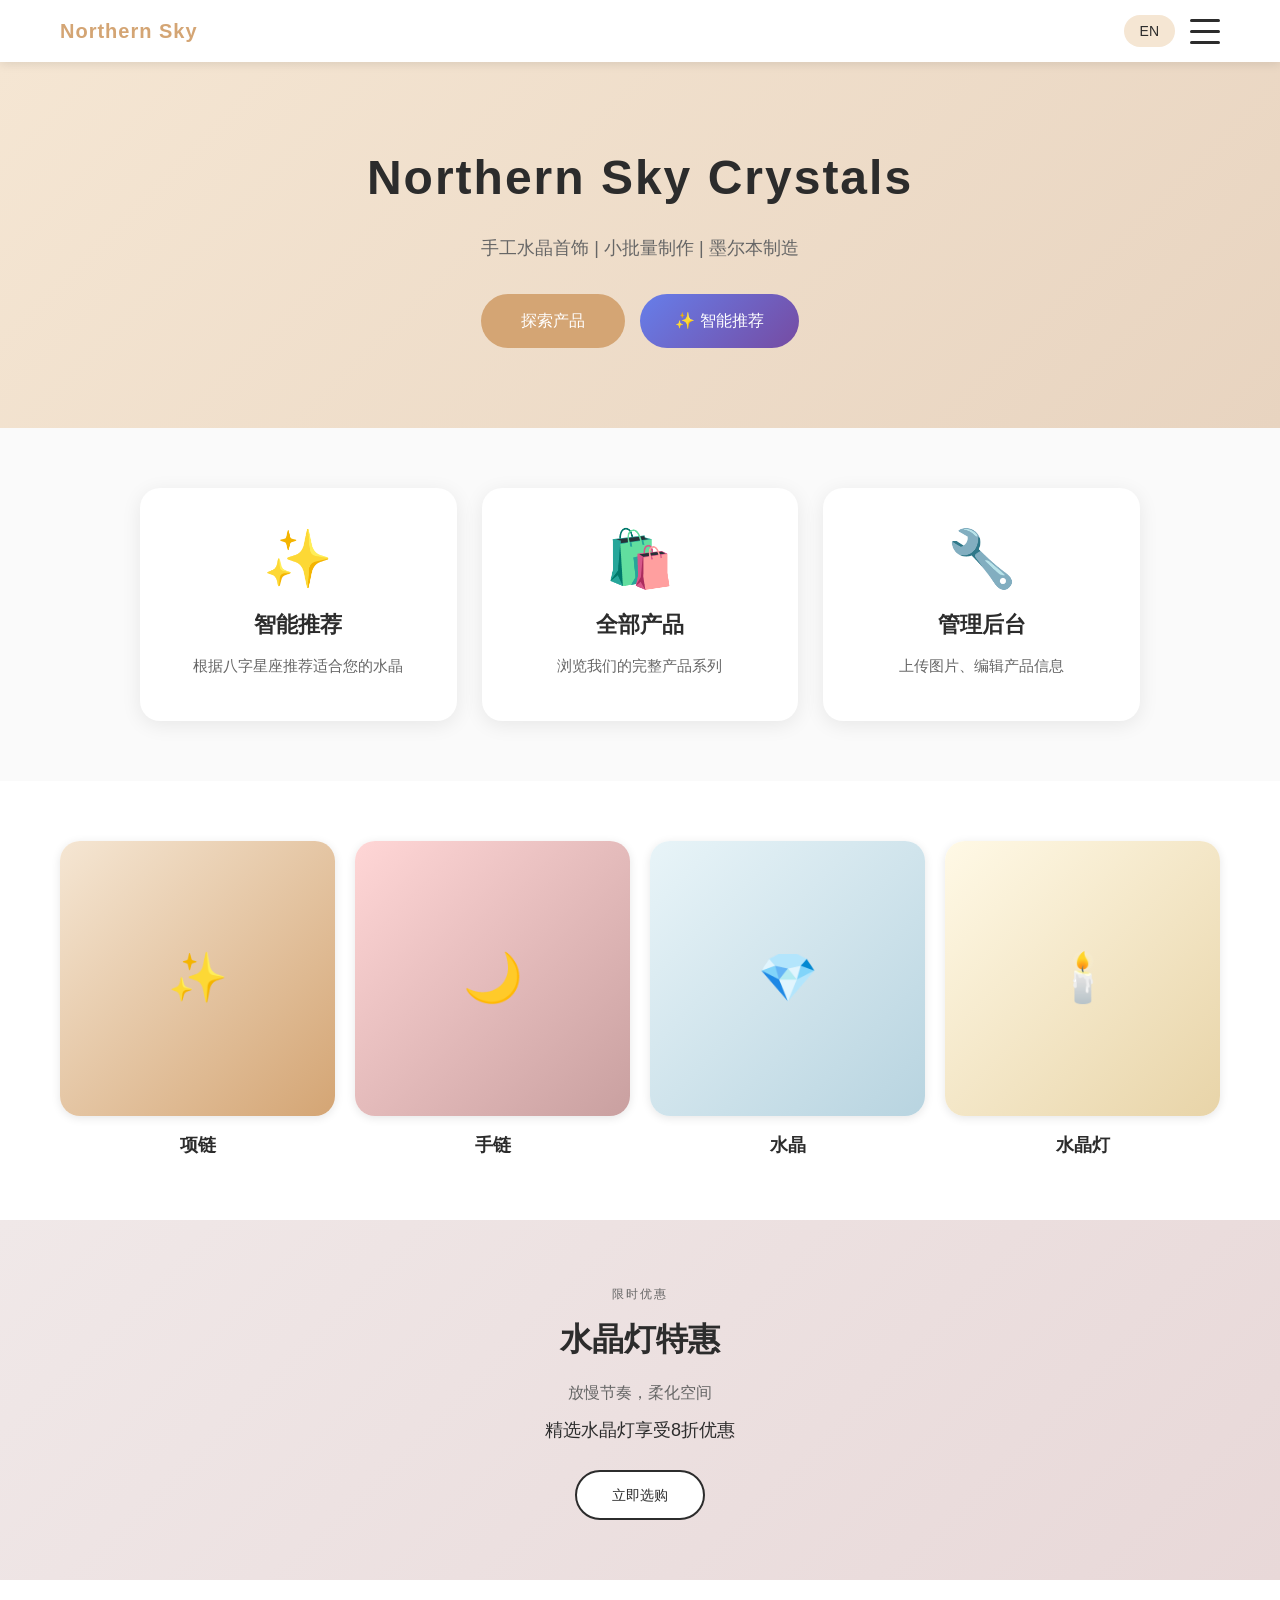
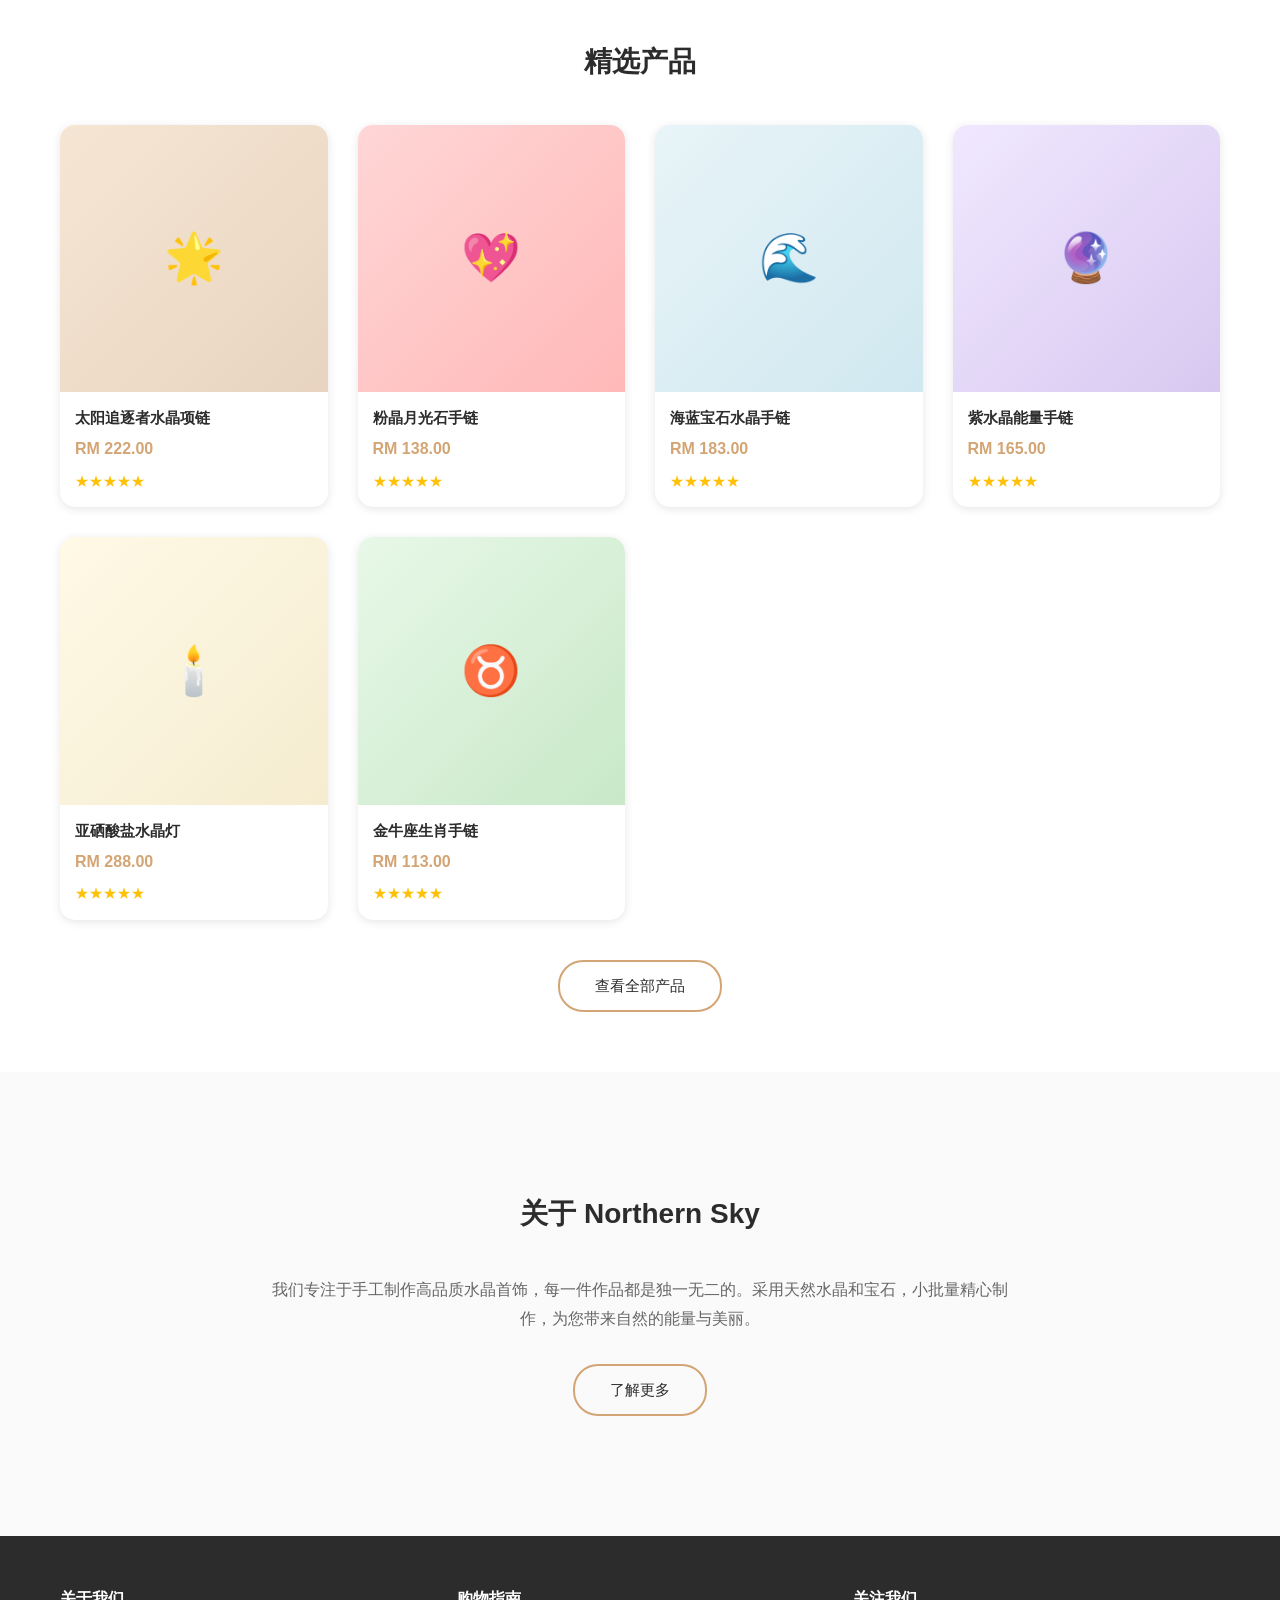
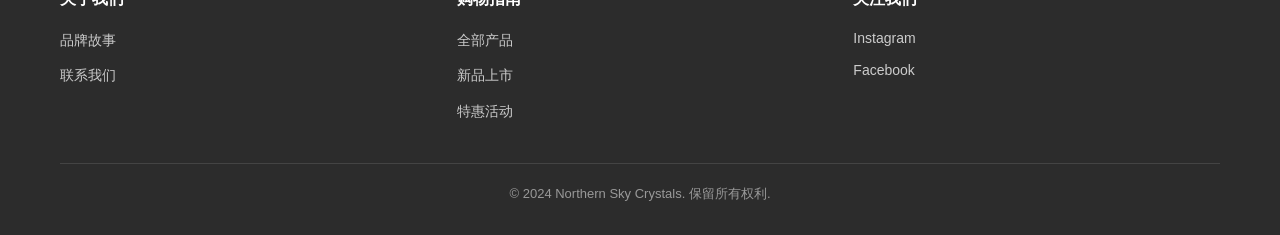
==== index.html @ 5f90806d "Deploy website to GitHub Pages" ====
<!DOCTYPE html>
<html lang="zh-CN">
<head>
    <meta charset="UTF-8">
    <meta name="viewport" content="width=device-width, initial-scale=1.0">
    <meta name="description" content="Northern Sky Crystals - 手工水晶首饰 | Handmade Crystal Jewelry">
    <title>Northern Sky Crystals | 水晶首饰</title>
    <link rel="stylesheet" href="css/style.css">
</head>
<body>
    <!-- 导航栏 -->
    <nav class="navbar">
        <div class="nav-container">
            <div class="logo">
                <span class="logo-text">Northern Sky</span>
            </div>
            <div class="nav-right">
                <button class="lang-switch" id="langSwitch">EN</button>
                <button class="menu-toggle" id="menuToggle">
                    <span></span>
                    <span></span>
                    <span></span>
                </button>
            </div>
        </div>
    </nav>

    <!-- 侧边菜单 -->
    <div class="side-menu" id="sideMenu">
        <div class="menu-header">
            <button class="menu-close" id="menuClose">&times;</button>
        </div>
        <ul class="menu-list">
            <li><a href="index.html" data-zh="首页" data-en="Home">首页</a></li>
            <li><a href="products.html" data-zh="全部产品" data-en="Shop All">全部产品</a></li>
            <li><a href="recommendation.html" data-zh="✨ 智能推荐" data-en="✨ Smart Recommendation" style="color: #667eea; font-weight: 600;">✨ 智能推荐</a></li>
            <li><a href="#necklaces" data-zh="项链" data-en="Necklaces">项链</a></li>
            <li><a href="#bracelets" data-zh="手链" data-en="Bracelets">手链</a></li>
            <li><a href="#crystals" data-zh="水晶摆件" data-en="Crystals">水晶摆件</a></li>
            <li><a href="#lamps" data-zh="水晶灯" data-en="Lamps">水晶灯</a></li>
            <li><a href="about.html" data-zh="关于我们" data-en="About Us">关于我们</a></li>
            <li style="border-top: 2px solid #eee; margin-top: 10px; padding-top: 10px;">
                <a href="admin.html" data-zh="🔧 管理后台" data-en="🔧 Admin Panel" style="color: #667eea; font-weight: 600;">🔧 管理后台</a>
            </li>
        </ul>
    </div>

    <!-- 主横幅 -->
    <section class="hero">
        <div class="hero-content">
            <h1 class="hero-title" data-zh="Northern Sky Crystals" data-en="Northern Sky Crystals">Northern Sky Crystals</h1>
            <p class="hero-subtitle" data-zh="手工水晶首饰 | 小批量制作 | 墨尔本制造" data-en="Handmade Jewellery | Small Batch | Melbourne Made">手工水晶首饰 | 小批量制作 | 墨尔本制造</p>
            <div class="hero-buttons">
                <a href="products.html" class="btn-primary" data-zh="探索产品" data-en="Shop Now">探索产品</a>
                <a href="recommendation.html" class="btn-recommendation" data-zh="✨ 智能推荐" data-en="✨ Smart Recommendation">✨ 智能推荐</a>
            </div>
        </div>
    </section>

    <!-- 快捷入口卡片 -->
    <section class="quick-access">
        <div class="container">
            <div class="quick-access-grid">
                <a href="recommendation.html" class="quick-card recommendation-card">
                    <div class="quick-icon">✨</div>
                    <h3 data-zh="智能推荐" data-en="Smart Recommendation">智能推荐</h3>
                    <p data-zh="根据八字星座推荐适合您的水晶" data-en="Find your perfect crystal match">根据八字星座推荐适合您的水晶</p>
                </a>
                <a href="products.html" class="quick-card products-card">
                    <div class="quick-icon">🛍️</div>
                    <h3 data-zh="全部产品" data-en="All Products">全部产品</h3>
                    <p data-zh="浏览我们的完整产品系列" data-en="Browse our complete collection">浏览我们的完整产品系列</p>
                </a>
                <a href="admin.html" class="quick-card admin-card">
                    <div class="quick-icon">🔧</div>
                    <h3 data-zh="管理后台" data-en="Admin Panel">管理后台</h3>
                    <p data-zh="上传图片、编辑产品信息" data-en="Upload images & edit products">上传图片、编辑产品信息</p>
                </a>
            </div>
        </div>
    </section>

    <!-- 特色分类 -->
    <section class="categories">
        <div class="container">
            <div class="category-grid">
                <a href="products.html?category=necklaces" class="category-card">
                    <div class="category-image" style="background: linear-gradient(135deg, #f5e6d3 0%, #d4a574 100%);">
                        <span class="category-icon">✨</span>
                    </div>
                    <h3 class="category-name" data-zh="项链" data-en="Necklaces">项链</h3>
                </a>
                <a href="products.html?category=bracelets" class="category-card">
                    <div class="category-image" style="background: linear-gradient(135deg, #ffd6d6 0%, #c9a0a0 100%);">
                        <span class="category-icon">🌙</span>
                    </div>
                    <h3 class="category-name" data-zh="手链" data-en="Bracelets">手链</h3>
                </a>
                <a href="products.html?category=crystals" class="category-card">
                    <div class="category-image" style="background: linear-gradient(135deg, #e8f4f8 0%, #b8d4e0 100%);">
                        <span class="category-icon">💎</span>
                    </div>
                    <h3 class="category-name" data-zh="水晶" data-en="Crystals">水晶</h3>
                </a>
                <a href="products.html?category=lamps" class="category-card">
                    <div class="category-image" style="background: linear-gradient(135deg, #fff9e6 0%, #e8d4a8 100%);">
                        <span class="category-icon">🕯️</span>
                    </div>
                    <h3 class="category-name" data-zh="水晶灯" data-en="Lamps">水晶灯</h3>
                </a>
            </div>
        </div>
    </section>

    <!-- 促销横幅 -->
    <section class="promo-banner">
        <div class="promo-content">
            <span class="promo-label" data-zh="限时优惠" data-en="LAMP FAVOURITES">限时优惠</span>
            <h2 class="promo-title" data-zh="水晶灯特惠" data-en="On Sale Now">水晶灯特惠</h2>
            <p class="promo-text" data-zh="放慢节奏，柔化空间" data-en="Slow down and soften your space.">放慢节奏，柔化空间</p>
            <p class="promo-discount" data-zh="精选水晶灯享受8折优惠" data-en="Enjoy 20% off Crystal Lamp Favourites">精选水晶灯享受8折优惠</p>
            <a href="products.html?sale=true" class="btn-secondary" data-zh="立即选购" data-en="SHOP SALE">立即选购</a>
        </div>
    </section>

    <!-- 精选产品 -->
    <section class="featured-products">
        <div class="container">
            <h2 class="section-title" data-zh="精选产品" data-en="Featured Products">精选产品</h2>
            <div class="product-grid">
                <!-- 产品卡片 1 -->
                <a href="product-detail.html?id=1" class="product-card">
                    <div class="product-image" style="background: linear-gradient(135deg, #f5e6d3 0%, #e8d4c0 100%);">
                        <span class="product-placeholder">🌟</span>
                    </div>
                    <div class="product-info">
                        <h3 class="product-name" data-zh="太阳追逐者水晶项链" data-en="Sun Chaser Crystal Necklace">太阳追逐者水晶项链</h3>
                        <p class="product-price">RM 222.00</p>
                        <div class="product-rating">★★★★★</div>
                    </div>
                </a>

                <!-- 产品卡片 2 -->
                <a href="product-detail.html?id=2" class="product-card">
                    <div class="product-image" style="background: linear-gradient(135deg, #ffd6d6 0%, #ffb8b8 100%);">
                        <span class="product-placeholder">💖</span>
                    </div>
                    <div class="product-info">
                        <h3 class="product-name" data-zh="粉晶月光石手链" data-en="Rose Quartz Moonstone Bracelet">粉晶月光石手链</h3>
                        <p class="product-price">RM 138.00</p>
                        <div class="product-rating">★★★★★</div>
                    </div>
                </a>

                <!-- 产品卡片 3 -->
                <a href="product-detail.html?id=3" class="product-card">
                    <div class="product-image" style="background: linear-gradient(135deg, #e8f4f8 0%, #d0e8f0 100%);">
                        <span class="product-placeholder">🌊</span>
                    </div>
                    <div class="product-info">
                        <h3 class="product-name" data-zh="海蓝宝石水晶手链" data-en="Aquamarine Crystal Bracelet">海蓝宝石水晶手链</h3>
                        <p class="product-price">RM 183.00</p>
                        <div class="product-rating">★★★★★</div>
                    </div>
                </a>

                <!-- 产品卡片 4 -->
                <a href="product-detail.html?id=4" class="product-card">
                    <div class="product-image" style="background: linear-gradient(135deg, #f0e8ff 0%, #d8c8f0 100%);">
                        <span class="product-placeholder">🔮</span>
                    </div>
                    <div class="product-info">
                        <h3 class="product-name" data-zh="紫水晶能量手链" data-en="Amethyst Energy Bracelet">紫水晶能量手链</h3>
                        <p class="product-price">RM 165.00</p>
                        <div class="product-rating">★★★★★</div>
                    </div>
                </a>

                <!-- 产品卡片 5 -->
                <a href="product-detail.html?id=5" class="product-card">
                    <div class="product-image" style="background: linear-gradient(135deg, #fff9e6 0%, #f5ecd0 100%);">
                        <span class="product-placeholder">🕯️</span>
                    </div>
                    <div class="product-info">
                        <h3 class="product-name" data-zh="亚硒酸盐水晶灯" data-en="Selenite Crystal Lamp">亚硒酸盐水晶灯</h3>
                        <p class="product-price">RM 288.00</p>
                        <div class="product-rating">★★★★★</div>
                    </div>
                </a>

                <!-- 产品卡片 6 -->
                <a href="product-detail.html?id=6" class="product-card">
                    <div class="product-image-wrapper">
                        <img src="images/taurus-bracelet.jpg" alt="Taurus Zodiac Bracelet" class="product-img" onerror="this.style.display='none'; this.nextElementSibling.style.display='flex';">
                        <div class="product-image-fallback" style="background: linear-gradient(135deg, #e8f8e8 0%, #c8e8c8 100%); display: none;">
                            <span class="product-placeholder">♉</span>
                        </div>
                    </div>
                    <div class="product-info">
                        <h3 class="product-name" data-product-id="taurus" data-zh="金牛座生肖手链" data-en="Taurus Zodiac Bracelet">金牛座生肖手链</h3>
                        <p class="product-price" data-product-id="taurus">RM 113.00</p>
                        <div class="product-rating">★★★★★</div>
                    </div>
                </a>
            </div>
            <div class="view-all">
                <a href="products.html" class="btn-outline" data-zh="查看全部产品" data-en="View All Products">查看全部产品</a>
            </div>
        </div>
    </section>

    <!-- 关于品牌 -->
    <section class="about-section">
        <div class="container">
            <div class="about-content">
                <h2 class="section-title" data-zh="关于 Northern Sky" data-en="About Northern Sky">关于 Northern Sky</h2>
                <p class="about-text" data-zh="我们专注于手工制作高品质水晶首饰，每一件作品都是独一无二的。采用天然水晶和宝石，小批量精心制作，为您带来自然的能量与美丽。" data-en="We specialize in handcrafted high-quality crystal jewelry. Each piece is unique, made with natural crystals and gemstones in small batches, bringing you natural energy and beauty.">
                    我们专注于手工制作高品质水晶首饰，每一件作品都是独一无二的。采用天然水晶和宝石，小批量精心制作，为您带来自然的能量与美丽。
                </p>
                <a href="about.html" class="btn-outline" data-zh="了解更多" data-en="Learn More">了解更多</a>
            </div>
        </div>
    </section>

    <!-- 页脚 -->
    <footer class="footer">
        <div class="container">
            <div class="footer-content">
                <div class="footer-section">
                    <h4 data-zh="关于我们" data-en="About">关于我们</h4>
                    <ul>
                        <li><a href="about.html" data-zh="品牌故事" data-en="Our Story">品牌故事</a></li>
                        <li><a href="#" data-zh="联系我们" data-en="Contact">联系我们</a></li>
                    </ul>
                </div>
                <div class="footer-section">
                    <h4 data-zh="购物指南" data-en="Shop">购物指南</h4>
                    <ul>
                        <li><a href="products.html" data-zh="全部产品" data-en="All Products">全部产品</a></li>
                        <li><a href="#" data-zh="新品上市" data-en="New Arrivals">新品上市</a></li>
                        <li><a href="#" data-zh="特惠活动" data-en="Sale">特惠活动</a></li>
                    </ul>
                </div>
                <div class="footer-section">
                    <h4 data-zh="关注我们" data-en="Follow Us">关注我们</h4>
                    <div class="social-links">
                        <a href="#" class="social-link">Instagram</a>
                        <a href="#" class="social-link">Facebook</a>
                    </div>
                </div>
            </div>
            <div class="footer-bottom">
                <p>&copy; 2024 Northern Sky Crystals. <span data-zh="保留所有权利" data-en="All rights reserved">保留所有权利</span>.</p>
            </div>
        </div>
    </footer>

    <script src="js/main.js"></script>
</body>
</html>
---- css/style.css ----
/* ==================== 全局样式 ==================== */
* {
    margin: 0;
    padding: 0;
    box-sizing: border-box;
}

:root {
    --primary-color: #d4a574;
    --secondary-color: #f5e6d3;
    --text-dark: #2c2c2c;
    --text-light: #666;
    --bg-light: #fafafa;
    --white: #ffffff;
    --shadow: 0 2px 10px rgba(0, 0, 0, 0.1);
    --shadow-hover: 0 4px 20px rgba(0, 0, 0, 0.15);
    --transition: all 0.3s ease;
}

body {
    font-family: -apple-system, BlinkMacSystemFont, 'Segoe UI', 'PingFang SC', 'Hiragino Sans GB', 'Microsoft YaHei', sans-serif;
    color: var(--text-dark);
    line-height: 1.6;
    background: var(--white);
    overflow-x: hidden;
}

.container {
    max-width: 1200px;
    margin: 0 auto;
    padding: 0 20px;
}

a {
    text-decoration: none;
    color: inherit;
    transition: var(--transition);
}

img {
    max-width: 100%;
    height: auto;
    display: block;
}

/* ==================== 导航栏 ==================== */
.navbar {
    position: fixed;
    top: 0;
    left: 0;
    right: 0;
    background: var(--white);
    box-shadow: var(--shadow);
    z-index: 1000;
    padding: 15px 0;
}

.nav-container {
    max-width: 1200px;
    margin: 0 auto;
    padding: 0 20px;
    display: flex;
    justify-content: space-between;
    align-items: center;
}

.logo-text {
    font-size: 20px;
    font-weight: 600;
    color: var(--primary-color);
    letter-spacing: 1px;
}

.nav-right {
    display: flex;
    align-items: center;
    gap: 15px;
}

.back-btn {
    background: none;
    border: none;
    color: var(--text-dark);
    font-size: 24px;
    cursor: pointer;
    padding: 5px;
    display: flex;
    align-items: center;
    transition: var(--transition);
}

.back-btn:hover {
    color: var(--primary-color);
    transform: translateX(-3px);
}

.lang-switch {
    background: var(--secondary-color);
    border: none;
    padding: 8px 16px;
    border-radius: 20px;
    font-size: 14px;
    font-weight: 500;
    color: var(--text-dark);
    cursor: pointer;
    transition: var(--transition);
}

.lang-switch:hover {
    background: var(--primary-color);
    color: var(--white);
}

.menu-toggle {
    background: none;
    border: none;
    width: 30px;
    height: 25px;
    display: flex;
    flex-direction: column;
    justify-content: space-between;
    cursor: pointer;
    padding: 0;
}

.menu-toggle span {
    display: block;
    width: 100%;
    height: 3px;
    background: var(--text-dark);
    border-radius: 2px;
    transition: var(--transition);
}

/* ==================== 侧边菜单 ==================== */
.side-menu {
    position: fixed;
    top: 0;
    right: -100%;
    width: 280px;
    height: 100vh;
    background: var(--white);
    box-shadow: -2px 0 10px rgba(0, 0, 0, 0.1);
    z-index: 2000;
    transition: right 0.3s ease;
    overflow-y: auto;
}

.side-menu.active {
    right: 0;
}

.menu-header {
    padding: 20px;
    border-bottom: 1px solid #eee;
}

.menu-close {
    background: none;
    border: none;
    font-size: 32px;
    color: var(--text-dark);
    cursor: pointer;
    line-height: 1;
}

.menu-list {
    list-style: none;
    padding: 20px 0;
}

.menu-list li {
    border-bottom: 1px solid #f0f0f0;
}

.menu-list a {
    display: block;
    padding: 15px 20px;
    color: var(--text-dark);
    font-size: 16px;
    transition: var(--transition);
}

.menu-list a:hover {
    background: var(--secondary-color);
    color: var(--primary-color);
}

/* ==================== 主横幅 ==================== */
.hero {
    margin-top: 60px;
    background: linear-gradient(135deg, var(--secondary-color) 0%, #e8d4c0 100%);
    padding: 80px 20px;
    text-align: center;
}

.hero-content {
    max-width: 600px;
    margin: 0 auto;
}

.hero-title {
    font-size: 36px;
    font-weight: 700;
    color: var(--text-dark);
    margin-bottom: 15px;
    letter-spacing: 2px;
}

.hero-subtitle {
    font-size: 16px;
    color: var(--text-light);
    margin-bottom: 30px;
    line-height: 1.8;
}

.hero-buttons {
    display: flex;
    gap: 15px;
    justify-content: center;
    flex-wrap: wrap;
}

.btn-recommendation {
    display: inline-block;
    background: linear-gradient(135deg, #667eea 0%, #764ba2 100%);
    color: var(--white);
    padding: 14px 35px;
    border-radius: 30px;
    font-size: 16px;
    font-weight: 500;
    border: none;
    cursor: pointer;
    transition: var(--transition);
    text-align: center;
}

.btn-recommendation:hover {
    transform: translateY(-2px);
    box-shadow: 0 8px 25px rgba(102, 126, 234, 0.3);
}

/* ==================== 快捷入口 ==================== */
.quick-access {
    padding: 60px 20px;
    background: var(--bg-light);
}

.quick-access-grid {
    display: grid;
    grid-template-columns: repeat(auto-fit, minmax(280px, 1fr));
    gap: 25px;
    max-width: 1000px;
    margin: 0 auto;
}

.quick-card {
    background: white;
    padding: 40px 30px;
    border-radius: 20px;
    text-align: center;
    box-shadow: 0 4px 20px rgba(0, 0, 0, 0.08);
    transition: all 0.3s ease;
    border: 3px solid transparent;
}

.quick-card:hover {
    transform: translateY(-8px);
    box-shadow: 0 12px 35px rgba(0, 0, 0, 0.15);
}

.recommendation-card:hover {
    border-color: #667eea;
    background: linear-gradient(135deg, #f8f9ff 0%, #f0f2ff 100%);
}

.products-card:hover {
    border-color: var(--primary-color);
    background: linear-gradient(135deg, #fff9f0 0%, #fff5e8 100%);
}

.admin-card:hover {
    border-color: #4caf50;
    background: linear-gradient(135deg, #f1f8f4 0%, #e8f5e9 100%);
}

.quick-icon {
    font-size: 56px;
    margin-bottom: 20px;
    line-height: 1;
}

.quick-card h3 {
    font-size: 22px;
    font-weight: 700;
    color: var(--text-dark);
    margin-bottom: 12px;
}

.quick-card p {
    font-size: 15px;
    color: var(--text-light);
    line-height: 1.6;
}

/* 移动端优化 */
@media (max-width: 768px) {
    .quick-access {
        padding: 40px 15px;
    }
    
    .quick-access-grid {
        grid-template-columns: 1fr;
        gap: 20px;
    }
    
    .quick-card {
        padding: 35px 25px;
    }
    
    .quick-icon {
        font-size: 48px;
    }
    
    .quick-card h3 {
        font-size: 20px;
    }
    
    .quick-card p {
        font-size: 14px;
    }
    
    .hero-buttons {
        flex-direction: column;
        gap: 12px;
    }
    
    .btn-primary,
    .btn-recommendation {
        width: 100%;
        max-width: 300px;
    }
}

/* ==================== 按钮样式 ==================== */
.btn-primary {
    display: inline-block;
    background: var(--primary-color);
    color: var(--white);
    padding: 14px 40px;
    border-radius: 30px;
    font-size: 16px;
    font-weight: 500;
    border: none;
    cursor: pointer;
    transition: var(--transition);
    text-align: center;
}

.btn-primary:hover {
    background: #c49563;
    transform: translateY(-2px);
    box-shadow: var(--shadow-hover);
}

.btn-secondary {
    display: inline-block;
    background: var(--white);
    color: var(--text-dark);
    padding: 12px 35px;
    border-radius: 25px;
    font-size: 14px;
    font-weight: 500;
    border: 2px solid var(--text-dark);
    cursor: pointer;
    transition: var(--transition);
}

.btn-secondary:hover {
    background: var(--text-dark);
    color: var(--white);
}

.btn-outline {
    display: inline-block;
    background: transparent;
    color: var(--text-dark);
    padding: 12px 35px;
    border-radius: 25px;
    font-size: 15px;
    font-weight: 500;
    border: 2px solid var(--primary-color);
    cursor: pointer;
    transition: var(--transition);
}

.btn-outline:hover {
    background: var(--primary-color);
    color: var(--white);
}

/* ==================== 分类网格 ==================== */
.categories {
    padding: 60px 20px;
}

.category-grid {
    display: grid;
    grid-template-columns: repeat(2, 1fr);
    gap: 20px;
}

.category-card {
    text-align: center;
    transition: var(--transition);
}

.category-card:hover {
    transform: translateY(-5px);
}

.category-image {
    width: 100%;
    aspect-ratio: 1;
    border-radius: 20px;
    display: flex;
    align-items: center;
    justify-content: center;
    margin-bottom: 15px;
    box-shadow: var(--shadow);
}

.category-icon {
    font-size: 48px;
}

.category-name {
    font-size: 18px;
    font-weight: 600;
    color: var(--text-dark);
}

/* ==================== 促销横幅 ==================== */
.promo-banner {
    background: linear-gradient(135deg, #f0e8e8 0%, #e8d8d8 100%);
    padding: 60px 20px;
    text-align: center;
}

.promo-content {
    max-width: 600px;
    margin: 0 auto;
}

.promo-label {
    display: inline-block;
    font-size: 12px;
    letter-spacing: 2px;
    text-transform: uppercase;
    color: var(--text-light);
    margin-bottom: 10px;
}

.promo-title {
    font-size: 32px;
    font-weight: 700;
    color: var(--text-dark);
    margin-bottom: 15px;
}

.promo-text {
    font-size: 16px;
    color: var(--text-light);
    margin-bottom: 10px;
}

.promo-discount {
    font-size: 18px;
    color: var(--text-dark);
    margin-bottom: 25px;
    font-weight: 500;
}

/* ==================== 产品网格 ==================== */
.featured-products,
.products-section {
    padding: 60px 20px;
}

.section-title {
    font-size: 28px;
    font-weight: 700;
    text-align: center;
    margin-bottom: 40px;
    color: var(--text-dark);
}

.product-grid {
    display: grid;
    grid-template-columns: repeat(2, 1fr);
    gap: 20px;
    margin-bottom: 40px;
}

.product-card {
    background: var(--white);
    border-radius: 15px;
    overflow: hidden;
    box-shadow: var(--shadow);
    transition: var(--transition);
}

.product-card:hover {
    transform: translateY(-5px);
    box-shadow: var(--shadow-hover);
}

.product-image {
    width: 100%;
    aspect-ratio: 1;
    display: flex;
    align-items: center;
    justify-content: center;
}

.product-image-wrapper {
    width: 100%;
    aspect-ratio: 1;
    position: relative;
    overflow: hidden;
    border-radius: 15px 15px 0 0;
}

.product-img {
    width: 100%;
    height: 100%;
    object-fit: cover;
    display: block;
}

.product-image-fallback {
    width: 100%;
    height: 100%;
    display: flex;
    align-items: center;
    justify-content: center;
    position: absolute;
    top: 0;
    left: 0;
}

.product-placeholder {
    font-size: 48px;
}

.product-info {
    padding: 15px;
}

.product-name {
    font-size: 15px;
    font-weight: 600;
    color: var(--text-dark);
    margin-bottom: 8px;
    line-height: 1.4;
}

.product-price {
    font-size: 16px;
    font-weight: 700;
    color: var(--primary-color);
    margin-bottom: 8px;
}

.product-rating {
    font-size: 14px;
    color: #ffc107;
}

.view-all {
    text-align: center;
    margin-top: 40px;
}

/* ==================== 筛选栏 ==================== */
.filter-section {
    padding: 20px;
    background: var(--bg-light);
}

.filter-buttons {
    display: flex;
    gap: 10px;
    overflow-x: auto;
    padding: 10px 0;
    -webkit-overflow-scrolling: touch;
}

.filter-buttons::-webkit-scrollbar {
    display: none;
}

.filter-btn {
    background: var(--white);
    border: 2px solid #ddd;
    padding: 10px 20px;
    border-radius: 25px;
    font-size: 14px;
    font-weight: 500;
    color: var(--text-dark);
    cursor: pointer;
    white-space: nowrap;
    transition: var(--transition);
}

.filter-btn.active,
.filter-btn:hover {
    background: var(--primary-color);
    border-color: var(--primary-color);
    color: var(--white);
}

/* ==================== 页面标题 ==================== */
.page-header {
    margin-top: 60px;
    padding: 60px 20px 40px;
    background: var(--secondary-color);
    text-align: center;
}

.page-title {
    font-size: 32px;
    font-weight: 700;
    color: var(--text-dark);
    margin-bottom: 10px;
}

.page-subtitle {
    font-size: 16px;
    color: var(--text-light);
}

/* ==================== 关于页面 ==================== */
.about-content {
    padding: 60px 20px;
}

.about-story {
    margin-bottom: 60px;
}

.story-image {
    width: 100%;
    aspect-ratio: 16/9;
    border-radius: 20px;
    display: flex;
    align-items: center;
    justify-content: center;
    margin-bottom: 30px;
}

.story-icon {
    font-size: 64px;
}

.story-text h2 {
    font-size: 26px;
    font-weight: 700;
    margin-bottom: 20px;
    color: var(--text-dark);
}

.story-text p {
    font-size: 16px;
    line-height: 1.8;
    color: var(--text-light);
    margin-bottom: 15px;
}

.values-section {
    margin-bottom: 60px;
}

.values-grid {
    display: grid;
    grid-template-columns: 1fr;
    gap: 25px;
    margin-top: 30px;
}

.value-card {
    background: var(--bg-light);
    padding: 30px;
    border-radius: 15px;
    text-align: center;
}

.value-icon {
    font-size: 48px;
    margin-bottom: 15px;
}

.value-card h3 {
    font-size: 20px;
    font-weight: 600;
    margin-bottom: 10px;
    color: var(--text-dark);
}

.value-card p {
    font-size: 15px;
    color: var(--text-light);
    line-height: 1.6;
}

.craftsmanship-section {
    margin-bottom: 60px;
}

.process-steps {
    display: grid;
    grid-template-columns: 1fr;
    gap: 30px;
    margin-top: 30px;
}

.process-step {
    position: relative;
    padding-left: 70px;
}

.step-number {
    position: absolute;
    left: 0;
    top: 0;
    width: 50px;
    height: 50px;
    background: var(--primary-color);
    color: var(--white);
    border-radius: 50%;
    display: flex;
    align-items: center;
    justify-content: center;
    font-size: 18px;
    font-weight: 700;
}

.process-step h3 {
    font-size: 18px;
    font-weight: 600;
    margin-bottom: 10px;
    color: var(--text-dark);
}

.process-step p {
    font-size: 15px;
    color: var(--text-light);
    line-height: 1.6;
}

.contact-section {
    background: var(--bg-light);
    padding: 40px;
    border-radius: 20px;
}

.contact-info {
    display: grid;
    grid-template-columns: 1fr;
    gap: 30px;
    margin-top: 30px;
}

.contact-item {
    display: flex;
    gap: 20px;
}

.contact-icon {
    font-size: 32px;
    flex-shrink: 0;
}

.contact-text h4 {
    font-size: 16px;
    font-weight: 600;
    margin-bottom: 8px;
    color: var(--text-dark);
}

.contact-text p {
    font-size: 14px;
    color: var(--text-light);
    line-height: 1.6;
}

/* ==================== 产品详情页 ==================== */
.product-detail {
    margin-top: 60px;
    padding: 40px 20px;
}

.back-link {
    display: inline-flex;
    align-items: center;
    gap: 8px;
    color: var(--text-light);
    font-size: 14px;
    margin-bottom: 30px;
    transition: var(--transition);
}

.back-link:hover {
    color: var(--primary-color);
}

.product-detail-content {
    display: grid;
    grid-template-columns: 1fr;
    gap: 30px;
}

.product-detail-image {
    width: 100%;
}

.main-image {
    width: 100%;
    aspect-ratio: 1;
    border-radius: 20px;
    display: flex;
    align-items: center;
    justify-content: center;
    margin-bottom: 15px;
}

.product-placeholder-large {
    font-size: 80px;
}

.image-gallery {
    display: flex;
    gap: 10px;
}

.gallery-thumb {
    width: 70px;
    height: 70px;
    border-radius: 10px;
    display: flex;
    align-items: center;
    justify-content: center;
    cursor: pointer;
    border: 2px solid transparent;
    transition: var(--transition);
}

.gallery-thumb.active {
    border-color: var(--primary-color);
}

.gallery-thumb span {
    font-size: 28px;
}

.product-detail-info {
    width: 100%;
}

.product-badge {
    display: inline-block;
    background: var(--secondary-color);
    color: var(--text-dark);
    padding: 6px 15px;
    border-radius: 20px;
    font-size: 12px;
    font-weight: 600;
    letter-spacing: 1px;
    margin-bottom: 15px;
}

.product-detail-title {
    font-size: 26px;
    font-weight: 700;
    color: var(--text-dark);
    margin-bottom: 15px;
    line-height: 1.3;
}

.product-brand {
    font-size: 14px;
    color: var(--text-light);
    margin-bottom: 20px;
}

.product-detail-price {
    margin-bottom: 15px;
}

.price-amount {
    font-size: 24px;
    font-weight: 700;
    color: var(--primary-color);
    margin-right: 10px;
}

.price-note {
    font-size: 14px;
    color: var(--text-light);
}

.product-rating-detail {
    display: flex;
    align-items: center;
    gap: 10px;
    margin-bottom: 30px;
}

.stars {
    color: #ffc107;
    font-size: 16px;
}

.rating-count {
    font-size: 14px;
    color: var(--text-light);
}

.product-options {
    margin-bottom: 30px;
}

.option-group {
    margin-bottom: 25px;
}

.option-header {
    display: flex;
    justify-content: space-between;
    align-items: center;
    margin-bottom: 12px;
}

.option-group label {
    font-size: 14px;
    font-weight: 600;
    color: var(--text-dark);
    text-transform: uppercase;
    letter-spacing: 1px;
}

.size-chart {
    font-size: 13px;
    color: var(--primary-color);
    text-decoration: underline;
}

.option-buttons {
    display: flex;
    gap: 10px;
    flex-wrap: wrap;
}

.option-btn {
    background: var(--white);
    border: 2px solid #ddd;
    padding: 10px 20px;
    border-radius: 8px;
    font-size: 14px;
    font-weight: 500;
    color: var(--text-dark);
    cursor: pointer;
    transition: var(--transition);
}

.option-btn.active,
.option-btn:hover {
    border-color: var(--primary-color);
    background: var(--secondary-color);
}

.color-btn {
    width: 45px;
    height: 45px;
    padding: 0;
    border-radius: 50%;
    position: relative;
}

.color-check {
    display: none;
    color: var(--white);
    font-size: 18px;
    font-weight: 700;
}

.color-btn.active .color-check {
    display: block;
}

.product-actions {
    display: grid;
    grid-template-columns: 1fr;
    gap: 15px;
    margin-bottom: 30px;
}

.btn-add-cart,
.btn-buy-now {
    width: 100%;
    padding: 16px;
    border-radius: 8px;
    font-size: 15px;
    font-weight: 600;
    border: none;
    cursor: pointer;
    transition: var(--transition);
    text-align: center;
}

.btn-add-cart {
    background: var(--white);
    color: var(--text-dark);
    border: 2px solid var(--text-dark);
}

.btn-add-cart:hover {
    background: var(--text-dark);
    color: var(--white);
}

.btn-buy-now {
    background: #5a31f4;
    color: var(--white);
}

.btn-buy-now:hover {
    background: #4a21d4;
}

.product-description {
    border-top: 1px solid #eee;
    padding-top: 30px;
}

.product-description h3 {
    font-size: 20px;
    font-weight: 700;
    margin-bottom: 15px;
    color: var(--text-dark);
}

.product-description h4 {
    font-size: 16px;
    font-weight: 600;
    margin: 20px 0 10px;
    color: var(--text-dark);
}

.product-description p {
    font-size: 15px;
    line-height: 1.8;
    color: var(--text-light);
    margin-bottom: 15px;
}

.product-description ul {
    list-style: none;
    padding: 0;
}

.product-description li {
    font-size: 15px;
    line-height: 1.8;
    color: var(--text-light);
    margin-bottom: 8px;
}

/* ==================== 搭配推荐 ==================== */
.shop-the-look {
    padding: 60px 20px;
    background: var(--bg-light);
}

.look-content {
    display: grid;
    grid-template-columns: 1fr;
    gap: 30px;
    margin-top: 30px;
}

.look-image {
    width: 100%;
    aspect-ratio: 3/4;
    border-radius: 20px;
    display: flex;
    align-items: center;
    justify-content: center;
}

.look-placeholder {
    font-size: 80px;
}

.look-product-card {
    display: flex;
    gap: 15px;
    background: var(--white);
    padding: 15px;
    border-radius: 15px;
    box-shadow: var(--shadow);
}

.look-product-image {
    width: 100px;
    height: 100px;
    border-radius: 10px;
    display: flex;
    align-items: center;
    justify-content: center;
    flex-shrink: 0;
}

.look-product-image span {
    font-size: 36px;
}

.look-product-info {
    flex: 1;
}

.look-product-info h4 {
    font-size: 15px;
    font-weight: 600;
    margin-bottom: 8px;
    color: var(--text-dark);
}

.look-product-info p {
    font-size: 16px;
    font-weight: 700;
    color: var(--primary-color);
    margin-bottom: 10px;
}

.color-options {
    display: flex;
    align-items: center;
    gap: 8px;
}

.color-dot {
    width: 24px;
    height: 24px;
    border-radius: 50%;
    border: 2px solid #ddd;
}

.more-colors {
    font-size: 12px;
    color: var(--text-light);
}

/* ==================== 相关产品 ==================== */
.related-products {
    padding: 60px 20px;
}

/* ==================== 关于部分 ==================== */
.about-section {
    padding: 60px 20px;
    background: var(--bg-light);
}

.about-content {
    max-width: 800px;
    margin: 0 auto;
    text-align: center;
}

.about-text {
    font-size: 16px;
    line-height: 1.8;
    color: var(--text-light);
    margin-bottom: 30px;
}

/* ==================== 页脚 ==================== */
.footer {
    background: var(--text-dark);
    color: var(--white);
    padding: 50px 20px 30px;
}

.footer-content {
    display: grid;
    grid-template-columns: 1fr;
    gap: 30px;
    margin-bottom: 30px;
}

.footer-section h4 {
    font-size: 16px;
    font-weight: 600;
    margin-bottom: 15px;
    color: var(--white);
}

.footer-section ul {
    list-style: none;
}

.footer-section li {
    margin-bottom: 10px;
}

.footer-section a {
    color: #ccc;
    font-size: 14px;
    transition: var(--transition);
}

.footer-section a:hover {
    color: var(--primary-color);
}

.social-links {
    display: flex;
    flex-direction: column;
    gap: 10px;
}

.social-link {
    color: #ccc;
    font-size: 14px;
}

.footer-bottom {
    text-align: center;
    padding-top: 20px;
    border-top: 1px solid #444;
}

.footer-bottom p {
    font-size: 13px;
    color: #999;
}

/* ==================== 响应式设计 - 平板 ==================== */
@media (min-width: 768px) {
    .hero-title {
        font-size: 48px;
    }

    .hero-subtitle {
        font-size: 18px;
    }

    .category-grid {
        grid-template-columns: repeat(4, 1fr);
    }

    .product-grid {
        grid-template-columns: repeat(3, 1fr);
        gap: 25px;
    }

    .values-grid {
        grid-template-columns: repeat(2, 1fr);
    }

    .footer-content {
        grid-template-columns: repeat(3, 1fr);
    }

    .product-detail-content {
        grid-template-columns: 1fr 1fr;
        gap: 40px;
    }

    .look-content {
        grid-template-columns: 1fr 1fr;
    }

    .product-actions {
        grid-template-columns: 1fr 1fr;
    }
}

/* ==================== 响应式设计 - 桌面 ==================== */
@media (min-width: 1024px) {
    .product-grid {
        grid-template-columns: repeat(4, 1fr);
        gap: 30px;
    }

    .values-grid {
        grid-template-columns: repeat(4, 1fr);
    }

    .process-steps {
        grid-template-columns: repeat(2, 1fr);
    }

    .contact-info {
        grid-template-columns: repeat(3, 1fr);
    }
}

/* ==================== 动画效果 ==================== */
@keyframes fadeIn {
    from {
        opacity: 0;
        transform: translateY(20px);
    }
    to {
        opacity: 1;
        transform: translateY(0);
    }
}

.product-card,
.category-card,
.value-card {
    animation: fadeIn 0.5s ease;
}

/* ==================== 滚动条样式 ==================== */
::-webkit-scrollbar {
    width: 8px;
    height: 8px;
}

::-webkit-scrollbar-track {
    background: #f1f1f1;
}

::-webkit-scrollbar-thumb {
    background: var(--primary-color);
    border-radius: 4px;
}

::-webkit-scrollbar-thumb:hover {
    background: #c49563;
}
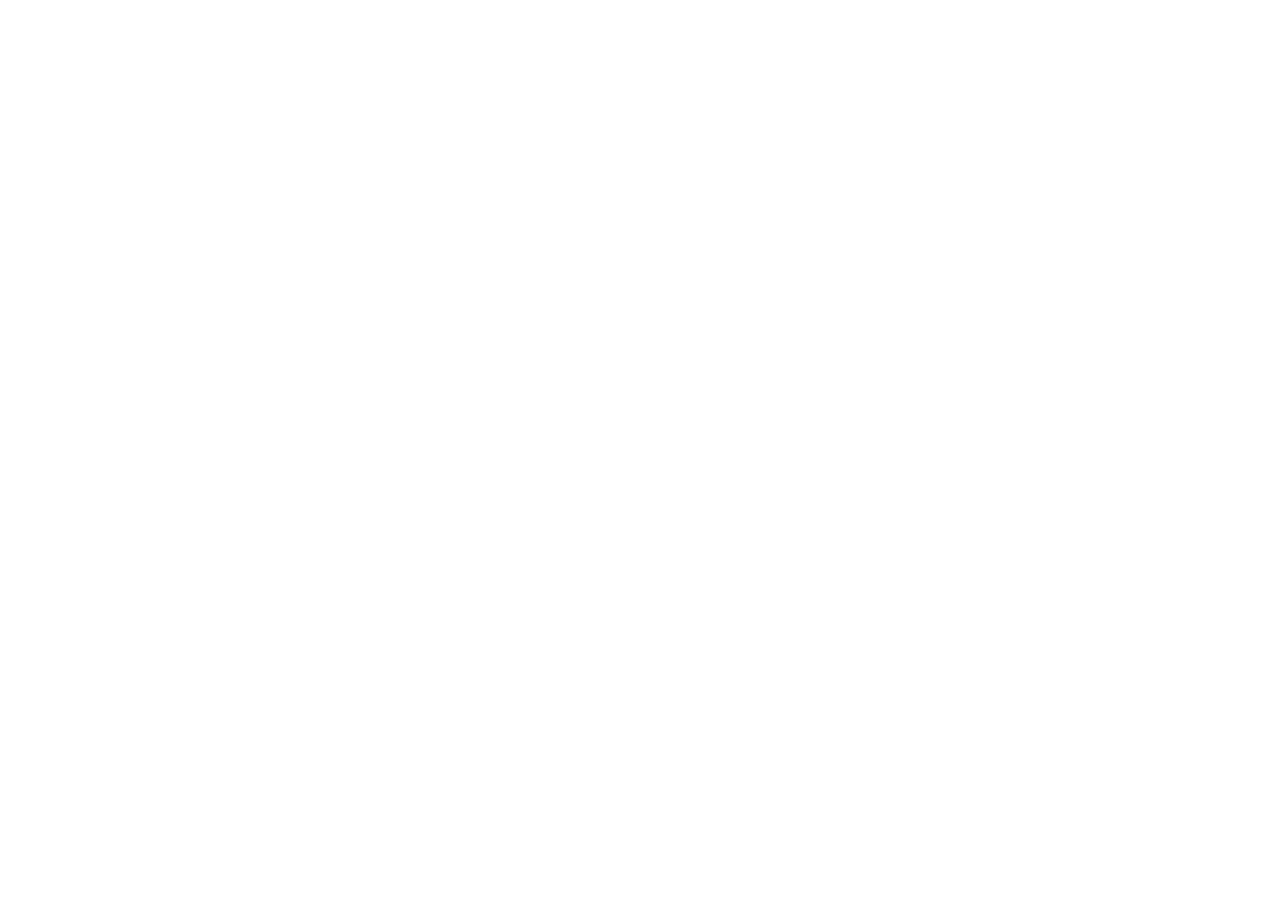
==== commit 617911b8: "Deploy GitHub Pages static site: index.html" ====
--- a/index.html
+++ b/index.html
@@ -1,260 +1,19 @@
-<!DOCTYPE html>
-<html lang="zh-CN">
-<head>
-    <meta charset="UTF-8">
-    <meta name="viewport" content="width=device-width, initial-scale=1.0">
-    <meta name="description" content="Northern Sky Crystals - 手工水晶首饰 | Handmade Crystal Jewelry">
-    <title>Northern Sky Crystals | 水晶首饰</title>
-    <link rel="stylesheet" href="css/style.css">
-</head>
-<body>
-    <!-- 导航栏 -->
-    <nav class="navbar">
-        <div class="nav-container">
-            <div class="logo">
-                <span class="logo-text">Northern Sky</span>
-            </div>
-            <div class="nav-right">
-                <button class="lang-switch" id="langSwitch">EN</button>
-                <button class="menu-toggle" id="menuToggle">
-                    <span></span>
-                    <span></span>
-                    <span></span>
-                </button>
-            </div>
-        </div>
-    </nav>
+﻿<!DOCTYPE html>
+<html lang="zh-CN" class="dark">
+  <head>
+    <meta charset="UTF-8" />
+    <link rel="icon" type="image/png" href="./kiro-icon.png" />
+    <meta name="viewport" content="width=device-width, initial-scale=1.0" />
+    <title>Kiro2CCProxy Admin</title>
+    <link rel="preconnect" href="https://fonts.googleapis.com" />
+    <link rel="preconnect" href="https://fonts.gstatic.com" crossorigin />
+    <link href="https://fonts.googleapis.com/css2?family=Inter:wght@400;500;600;700&family=JetBrains+Mono:wght@400;500;600;700&display=swap" rel="stylesheet" />
+    <script type="module" crossorigin src="./assets/index-DFKKY98_.js"></script>
+    <link rel="stylesheet" crossorigin href="./assets/index-QpDeybjt.css">
+  </head>
+  <body>
+    <div id="root"></div> 
-    <!-- 侧边菜单 -->
-    <div class="side-menu" id="sideMenu">
-        <div class="menu-header">
-            <button class="menu-close" id="menuClose">&times;</button>
-        </div>
-        <ul class="menu-list">
-            <li><a href="index.html" data-zh="首页" data-en="Home">首页</a></li>
-            <li><a href="products.html" data-zh="全部产品" data-en="Shop All">全部产品</a></li>
-            <li><a href="recommendation.html" data-zh="✨ 智能推荐" data-en="✨ Smart Recommendation" style="color: #667eea; font-weight: 600;">✨ 智能推荐</a></li>
-            <li><a href="#necklaces" data-zh="项链" data-en="Necklaces">项链</a></li>
-            <li><a href="#bracelets" data-zh="手链" data-en="Bracelets">手链</a></li>
-            <li><a href="#crystals" data-zh="水晶摆件" data-en="Crystals">水晶摆件</a></li>
-            <li><a href="#lamps" data-zh="水晶灯" data-en="Lamps">水晶灯</a></li>
-            <li><a href="about.html" data-zh="关于我们" data-en="About Us">关于我们</a></li>
-            <li style="border-top: 2px solid #eee; margin-top: 10px; padding-top: 10px;">
-                <a href="admin.html" data-zh="🔧 管理后台" data-en="🔧 Admin Panel" style="color: #667eea; font-weight: 600;">🔧 管理后台</a>
-            </li>
-        </ul>
-    </div>
+  </body>
+</html>
 
-    <!-- 主横幅 -->
-    <section class="hero">
-        <div class="hero-content">
-            <h1 class="hero-title" data-zh="Northern Sky Crystals" data-en="Northern Sky Crystals">Northern Sky Crystals</h1>
-            <p class="hero-subtitle" data-zh="手工水晶首饰 | 小批量制作 | 墨尔本制造" data-en="Handmade Jewellery | Small Batch | Melbourne Made">手工水晶首饰 | 小批量制作 | 墨尔本制造</p>
-            <div class="hero-buttons">
-                <a href="products.html" class="btn-primary" data-zh="探索产品" data-en="Shop Now">探索产品</a>
-                <a href="recommendation.html" class="btn-recommendation" data-zh="✨ 智能推荐" data-en="✨ Smart Recommendation">✨ 智能推荐</a>
-            </div>
-        </div>
-    </section>
-
-    <!-- 快捷入口卡片 -->
-    <section class="quick-access">
-        <div class="container">
-            <div class="quick-access-grid">
-                <a href="recommendation.html" class="quick-card recommendation-card">
-                    <div class="quick-icon">✨</div>
-                    <h3 data-zh="智能推荐" data-en="Smart Recommendation">智能推荐</h3>
-                    <p data-zh="根据八字星座推荐适合您的水晶" data-en="Find your perfect crystal match">根据八字星座推荐适合您的水晶</p>
-                </a>
-                <a href="products.html" class="quick-card products-card">
-                    <div class="quick-icon">🛍️</div>
-                    <h3 data-zh="全部产品" data-en="All Products">全部产品</h3>
-                    <p data-zh="浏览我们的完整产品系列" data-en="Browse our complete collection">浏览我们的完整产品系列</p>
-                </a>
-                <a href="admin.html" class="quick-card admin-card">
-                    <div class="quick-icon">🔧</div>
-                    <h3 data-zh="管理后台" data-en="Admin Panel">管理后台</h3>
-                    <p data-zh="上传图片、编辑产品信息" data-en="Upload images & edit products">上传图片、编辑产品信息</p>
-                </a>
-            </div>
-        </div>
-    </section>
-
-    <!-- 特色分类 -->
-    <section class="categories">
-        <div class="container">
-            <div class="category-grid">
-                <a href="products.html?category=necklaces" class="category-card">
-                    <div class="category-image" style="background: linear-gradient(135deg, #f5e6d3 0%, #d4a574 100%);">
-                        <span class="category-icon">✨</span>
-                    </div>
-                    <h3 class="category-name" data-zh="项链" data-en="Necklaces">项链</h3>
-                </a>
-                <a href="products.html?category=bracelets" class="category-card">
-                    <div class="category-image" style="background: linear-gradient(135deg, #ffd6d6 0%, #c9a0a0 100%);">
-                        <span class="category-icon">🌙</span>
-                    </div>
-                    <h3 class="category-name" data-zh="手链" data-en="Bracelets">手链</h3>
-                </a>
-                <a href="products.html?category=crystals" class="category-card">
-                    <div class="category-image" style="background: linear-gradient(135deg, #e8f4f8 0%, #b8d4e0 100%);">
-                        <span class="category-icon">💎</span>
-                    </div>
-                    <h3 class="category-name" data-zh="水晶" data-en="Crystals">水晶</h3>
-                </a>
-                <a href="products.html?category=lamps" class="category-card">
-                    <div class="category-image" style="background: linear-gradient(135deg, #fff9e6 0%, #e8d4a8 100%);">
-                        <span class="category-icon">🕯️</span>
-                    </div>
-                    <h3 class="category-name" data-zh="水晶灯" data-en="Lamps">水晶灯</h3>
-                </a>
-            </div>
-        </div>
-    </section>
-
-    <!-- 促销横幅 -->
-    <section class="promo-banner">
-        <div class="promo-content">
-            <span class="promo-label" data-zh="限时优惠" data-en="LAMP FAVOURITES">限时优惠</span>
-            <h2 class="promo-title" data-zh="水晶灯特惠" data-en="On Sale Now">水晶灯特惠</h2>
-            <p class="promo-text" data-zh="放慢节奏，柔化空间" data-en="Slow down and soften your space.">放慢节奏，柔化空间</p>
-            <p class="promo-discount" data-zh="精选水晶灯享受8折优惠" data-en="Enjoy 20% off Crystal Lamp Favourites">精选水晶灯享受8折优惠</p>
-            <a href="products.html?sale=true" class="btn-secondary" data-zh="立即选购" data-en="SHOP SALE">立即选购</a>
-        </div>
-    </section>
-
-    <!-- 精选产品 -->
-    <section class="featured-products">
-        <div class="container">
-            <h2 class="section-title" data-zh="精选产品" data-en="Featured Products">精选产品</h2>
-            <div class="product-grid">
-                <!-- 产品卡片 1 -->
-                <a href="product-detail.html?id=1" class="product-card">
-                    <div class="product-image" style="background: linear-gradient(135deg, #f5e6d3 0%, #e8d4c0 100%);">
-                        <span class="product-placeholder">🌟</span>
-                    </div>
-                    <div class="product-info">
-                        <h3 class="product-name" data-zh="太阳追逐者水晶项链" data-en="Sun Chaser Crystal Necklace">太阳追逐者水晶项链</h3>
-                        <p class="product-price">RM 222.00</p>
-                        <div class="product-rating">★★★★★</div>
-                    </div>
-                </a>
-
-                <!-- 产品卡片 2 -->
-                <a href="product-detail.html?id=2" class="product-card">
-                    <div class="product-image" style="background: linear-gradient(135deg, #ffd6d6 0%, #ffb8b8 100%);">
-                        <span class="product-placeholder">💖</span>
-                    </div>
-                    <div class="product-info">
-                        <h3 class="product-name" data-zh="粉晶月光石手链" data-en="Rose Quartz Moonstone Bracelet">粉晶月光石手链</h3>
-                        <p class="product-price">RM 138.00</p>
-                        <div class="product-rating">★★★★★</div>
-                    </div>
-                </a>
-
-                <!-- 产品卡片 3 -->
-                <a href="product-detail.html?id=3" class="product-card">
-                    <div class="product-image" style="background: linear-gradient(135deg, #e8f4f8 0%, #d0e8f0 100%);">
-                        <span class="product-placeholder">🌊</span>
-                    </div>
-                    <div class="product-info">
-                        <h3 class="product-name" data-zh="海蓝宝石水晶手链" data-en="Aquamarine Crystal Bracelet">海蓝宝石水晶手链</h3>
-                        <p class="product-price">RM 183.00</p>
-                        <div class="product-rating">★★★★★</div>
-                    </div>
-                </a>
-
-                <!-- 产品卡片 4 -->
-                <a href="product-detail.html?id=4" class="product-card">
-                    <div class="product-image" style="background: linear-gradient(135deg, #f0e8ff 0%, #d8c8f0 100%);">
-                        <span class="product-placeholder">🔮</span>
-                    </div>
-                    <div class="product-info">
-                        <h3 class="product-name" data-zh="紫水晶能量手链" data-en="Amethyst Energy Bracelet">紫水晶能量手链</h3>
-                        <p class="product-price">RM 165.00</p>
-                        <div class="product-rating">★★★★★</div>
-                    </div>
-                </a>
-
-                <!-- 产品卡片 5 -->
-                <a href="product-detail.html?id=5" class="product-card">
-                    <div class="product-image" style="background: linear-gradient(135deg, #fff9e6 0%, #f5ecd0 100%);">
-                        <span class="product-placeholder">🕯️</span>
-                    </div>
-                    <div class="product-info">
-                        <h3 class="product-name" data-zh="亚硒酸盐水晶灯" data-en="Selenite Crystal Lamp">亚硒酸盐水晶灯</h3>
-                        <p class="product-price">RM 288.00</p>
-                        <div class="product-rating">★★★★★</div>
-                    </div>
-                </a>
-
-                <!-- 产品卡片 6 -->
-                <a href="product-detail.html?id=6" class="product-card">
-                    <div class="product-image-wrapper">
-                        <img src="images/taurus-bracelet.jpg" alt="Taurus Zodiac Bracelet" class="product-img" onerror="this.style.display='none'; this.nextElementSibling.style.display='flex';">
-                        <div class="product-image-fallback" style="background: linear-gradient(135deg, #e8f8e8 0%, #c8e8c8 100%); display: none;">
-                            <span class="product-placeholder">♉</span>
-                        </div>
-                    </div>
-                    <div class="product-info">
-                        <h3 class="product-name" data-product-id="taurus" data-zh="金牛座生肖手链" data-en="Taurus Zodiac Bracelet">金牛座生肖手链</h3>
-                        <p class="product-price" data-product-id="taurus">RM 113.00</p>
-                        <div class="product-rating">★★★★★</div>
-                    </div>
-                </a>
-            </div>
-            <div class="view-all">
-                <a href="products.html" class="btn-outline" data-zh="查看全部产品" data-en="View All Products">查看全部产品</a>
-            </div>
-        </div>
-    </section>
-
-    <!-- 关于品牌 -->
-    <section class="about-section">
-        <div class="container">
-            <div class="about-content">
-                <h2 class="section-title" data-zh="关于 Northern Sky" data-en="About Northern Sky">关于 Northern Sky</h2>
-                <p class="about-text" data-zh="我们专注于手工制作高品质水晶首饰，每一件作品都是独一无二的。采用天然水晶和宝石，小批量精心制作，为您带来自然的能量与美丽。" data-en="We specialize in handcrafted high-quality crystal jewelry. Each piece is unique, made with natural crystals and gemstones in small batches, bringing you natural energy and beauty.">
-                    我们专注于手工制作高品质水晶首饰，每一件作品都是独一无二的。采用天然水晶和宝石，小批量精心制作，为您带来自然的能量与美丽。
-                </p>
-                <a href="about.html" class="btn-outline" data-zh="了解更多" data-en="Learn More">了解更多</a>
-            </div>
-        </div>
-    </section>
-
-    <!-- 页脚 -->
-    <footer class="footer">
-        <div class="container">
-            <div class="footer-content">
-                <div class="footer-section">
-                    <h4 data-zh="关于我们" data-en="About">关于我们</h4>
-                    <ul>
-                        <li><a href="about.html" data-zh="品牌故事" data-en="Our Story">品牌故事</a></li>
-                        <li><a href="#" data-zh="联系我们" data-en="Contact">联系我们</a></li>
-                    </ul>
-                </div>
-                <div class="footer-section">
-                    <h4 data-zh="购物指南" data-en="Shop">购物指南</h4>
-                    <ul>
-                        <li><a href="products.html" data-zh="全部产品" data-en="All Products">全部产品</a></li>
-                        <li><a href="#" data-zh="新品上市" data-en="New Arrivals">新品上市</a></li>
-                        <li><a href="#" data-zh="特惠活动" data-en="Sale">特惠活动</a></li>
-                    </ul>
-                </div>
-                <div class="footer-section">
-                    <h4 data-zh="关注我们" data-en="Follow Us">关注我们</h4>
-                    <div class="social-links">
-                        <a href="#" class="social-link">Instagram</a>
-                        <a href="#" class="social-link">Facebook</a>
-                    </div>
-                </div>
-            </div>
-            <div class="footer-bottom">
-                <p>&copy; 2024 Northern Sky Crystals. <span data-zh="保留所有权利" data-en="All rights reserved">保留所有权利</span>.</p>
-            </div>
-        </div>
-    </footer>
-
-    <script src="js/main.js"></script>
-</body>
-</html>
